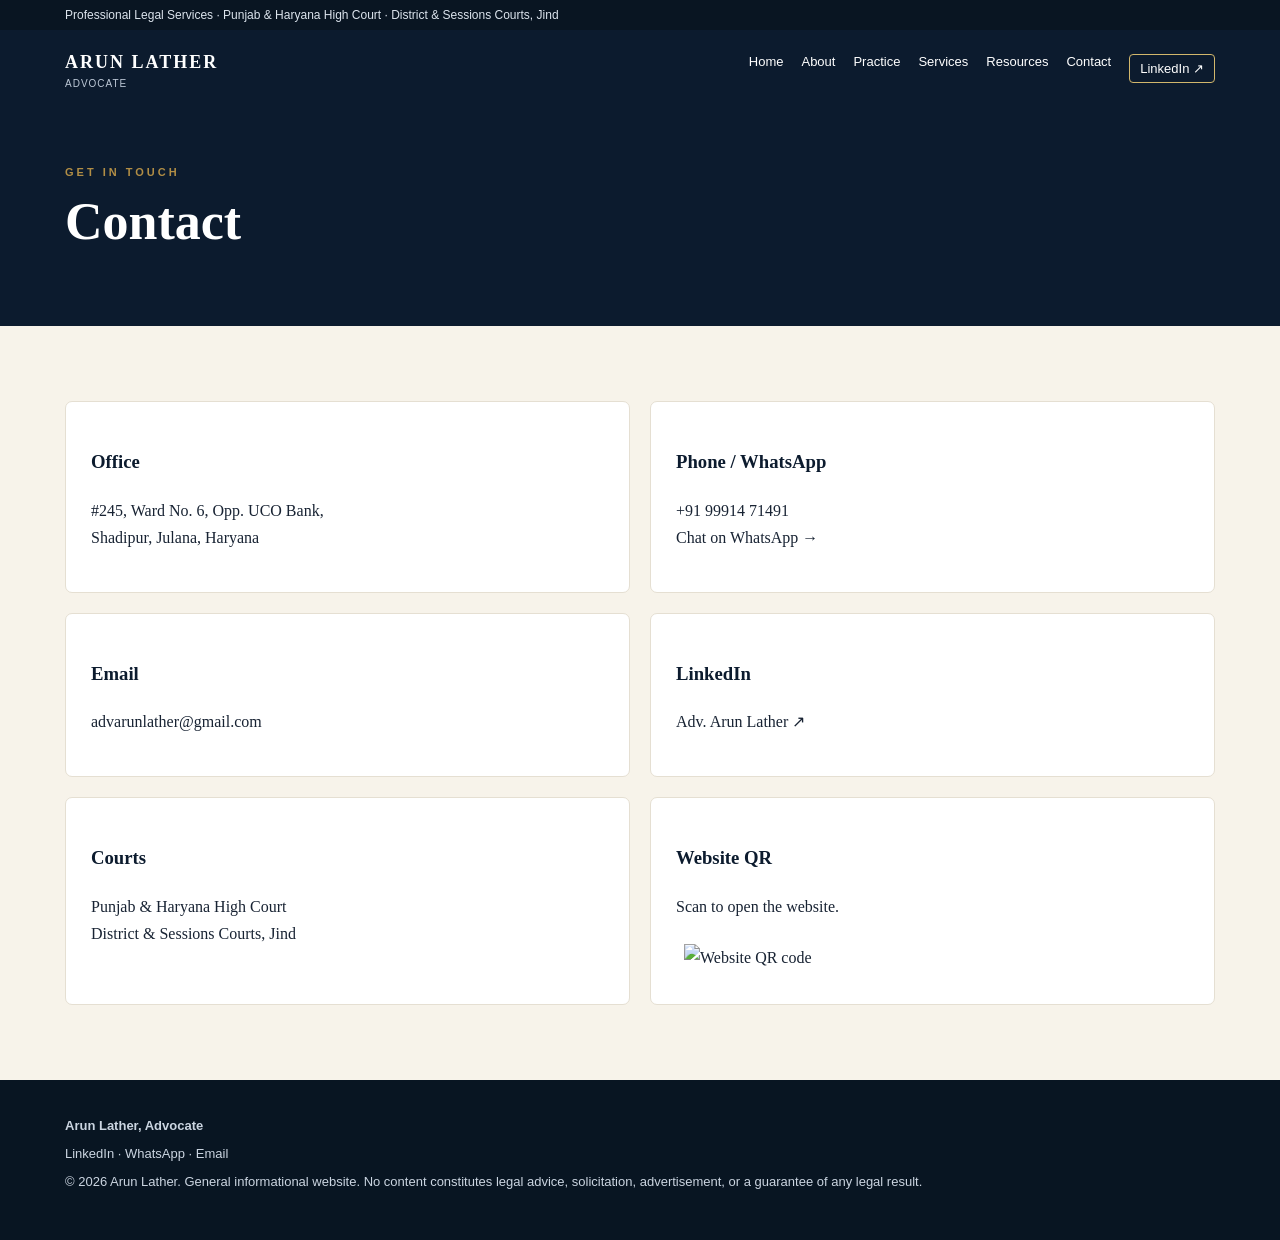
==== contact.html @ 9c48147c "Add files via upload" ====
<!doctype html><html><head><meta charset="utf-8"><meta name="viewport" content="width=device-width,initial-scale=1"><title>Contact | Advocate Arun Lather</title><link rel="stylesheet" href="style.css"></head><body><div class="top"><div class="wrap">Professional Legal Services · Punjab & Haryana High Court · District & Sessions Courts, Jind</div></div><header class="nav"><div class="wrap navin"><a class="brand" href="index.html">ARUN LATHER<small>ADVOCATE</small></a><nav class="links"><a href="index.html">Home</a><a href="about.html">About</a><a href="practice-areas.html">Practice</a><a href="services.html">Services</a><a href="articles.html">Resources</a><a href="contact.html">Contact</a><a class="li" href="https://www.linkedin.com/in/adv-arun-lather-927b9424a/" target="_blank">LinkedIn ↗</a></nav></div></header><main><section class="page"><div class="wrap"><div class="kicker">Get in Touch</div><h1>Contact</h1></div></section><section class="section"><div class="wrap"><div class="contact"><div class="card"><h3>Office</h3><p>#245, Ward No. 6, Opp. UCO Bank,<br>Shadipur, Julana, Haryana</p></div><div class="card"><h3>Phone / WhatsApp</h3><p><a href="tel:+919991471491">+91 99914 71491</a><br><a href="https://wa.me/919991471491" target="_blank">Chat on WhatsApp →</a></p></div><div class="card"><h3>Email</h3><p><a href="mailto:advarunlather@gmail.com">advarunlather@gmail.com</a></p></div><div class="card"><h3>LinkedIn</h3><p><a href="https://www.linkedin.com/in/adv-arun-lather-927b9424a/" target="_blank">Adv. Arun Lather ↗</a></p></div><div class="card"><h3>Courts</h3><p>Punjab & Haryana High Court<br>District & Sessions Courts, Jind</p></div><div class="card"><h3>Website QR</h3><p>Scan to open the website.</p><img class="qr" src="assets/website-qr.png" alt="Website QR code"></div></div></div></section></main><footer class="footer"><div class="wrap"><b>Arun Lather, Advocate</b><p><a href="https://www.linkedin.com/in/adv-arun-lather-927b9424a/" target="_blank">LinkedIn</a> · <a href="https://wa.me/919991471491" target="_blank">WhatsApp</a> · <a href="mailto:advarunlather@gmail.com">Email</a></p><p>© 2026 Arun Lather. General informational website. No content constitutes legal advice, solicitation, advertisement, or a guarantee of any legal result.</p></div></footer></body></html>
---- style.css ----
*{box-sizing:border-box}body{margin:0;background:#f7f3ea;color:#182333;font-family:Georgia,serif;line-height:1.7}a{text-decoration:none;color:inherit}.wrap{width:92%;max-width:1150px;margin:auto}.top{background:#091522;color:#dce4ed;padding:8px 0;font:12px Arial}.nav{background:#0c1b2e;color:#fff;position:sticky;top:0;z-index:10}.navin{min-height:76px;display:flex;align-items:center;justify-content:space-between;gap:20px}.brand{font-weight:bold;letter-spacing:2px;font-size:18px}.brand small{display:block;font:10px Arial;letter-spacing:1px;color:#bdc8d6}.links{display:flex;gap:18px;flex-wrap:wrap;font:13px Arial}.links a:hover{color:#dfc276}.li{border:1px solid #d2b76c;padding:6px 10px;border-radius:4px}.hero{background:linear-gradient(120deg,#0c1b2e,#183957);color:white;padding:90px 0}.hero h1{font-size:clamp(50px,7vw,88px);line-height:1;margin:12px 0}.hero h2{font-weight:400}.hero p{max-width:680px;color:#d0dae6;font-size:17px}.btn{display:inline-block;padding:11px 17px;margin:8px 8px 0 0;border-radius:4px;font:700 13px Arial}.gold{background:#c3a15a;color:#142238}.outline{border:1px solid white;color:white}.section{padding:75px 0}.white{background:#fff}.head{text-align:center;max-width:720px;margin:0 auto 35px}.head h2{font-size:36px;color:#0c1b2e;margin:5px}.kicker{color:#b28e45;text-transform:uppercase;letter-spacing:3px;font:700 11px Arial}.grid{display:grid;grid-template-columns:repeat(3,1fr);gap:20px}.card{background:#fff;border:1px solid #e5dfd2;border-radius:7px;padding:25px}.card h3{color:#0c1b2e}.page{background:#0c1b2e;color:#fff;padding:60px 0}.page h1{font-size:52px;margin:0}.contact{display:grid;grid-template-columns:1fr 1fr;gap:20px}.footer{background:#081522;color:#cbd5e1;padding:38px 0;font:13px Arial}.footer a:hover{color:#dfc276}.qr{width:160px;border:8px solid white}@media(max-width:800px){.navin{align-items:flex-start;flex-direction:column;padding:14px 0}.grid,.contact{grid-template-columns:1fr}.hero{padding:60px 0}.links{gap:11px}}
.profile-photo{width:100%;aspect-ratio:1/1;object-fit:cover;display:block;border:1px solid #d6dbe1}
.photo-frame{background:#fff;padding:10px;box-shadow:0 20px 50px #0004;border-radius:8px}
.photo-caption{font:13px Arial,sans-serif;color:#697586;margin:14px 0 0}
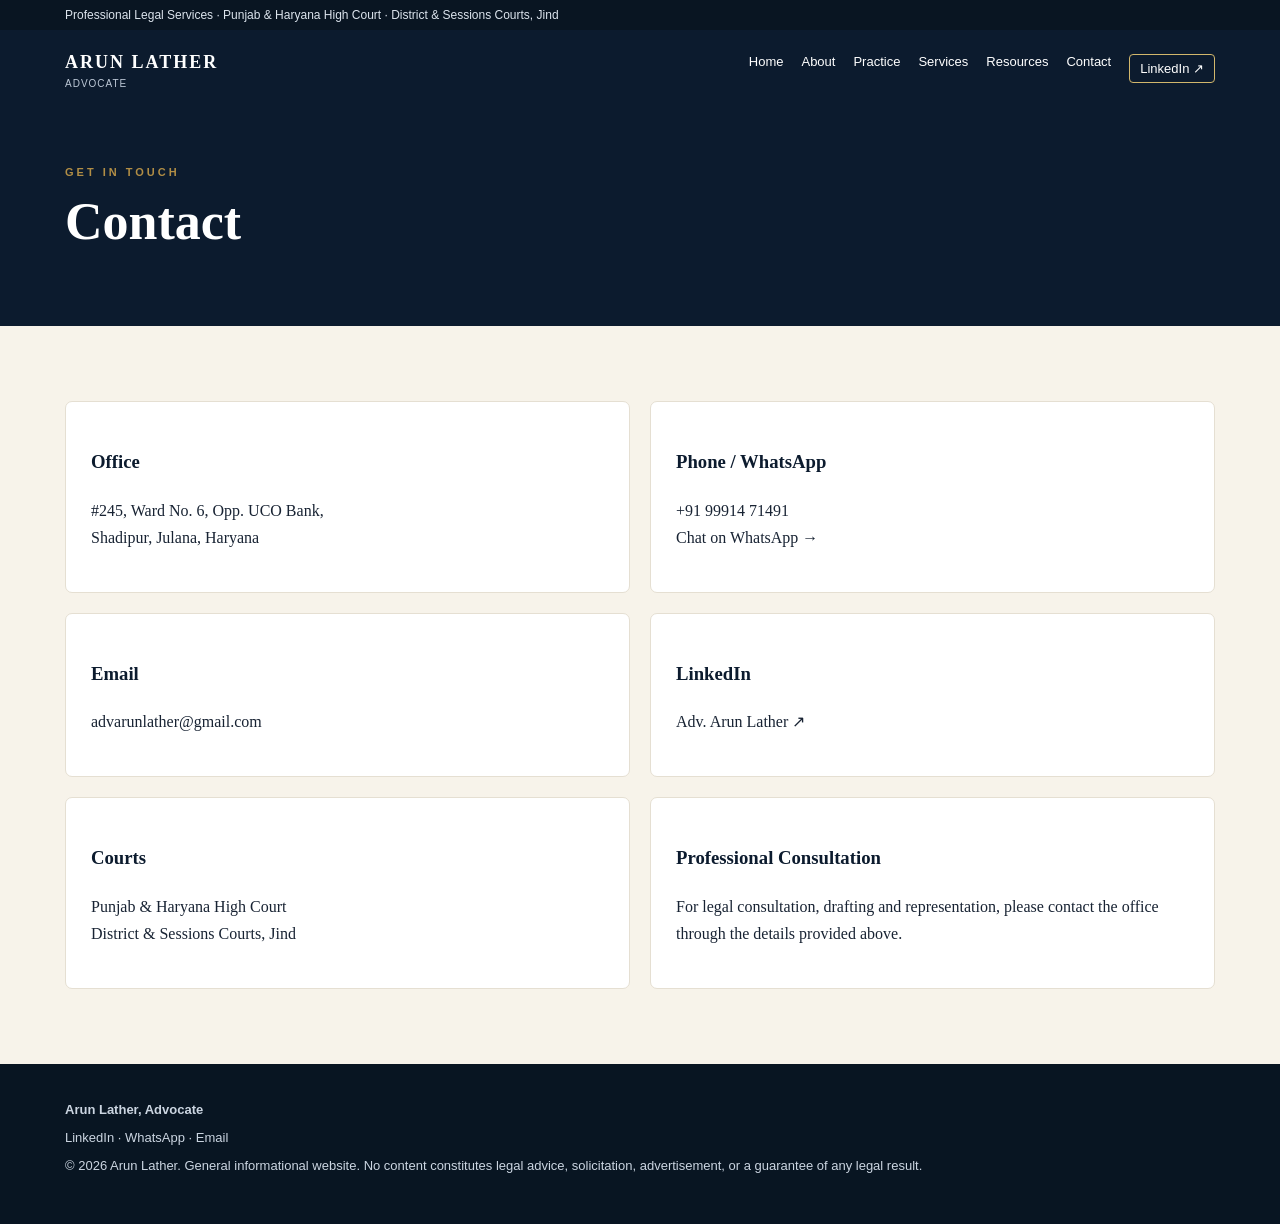
==== commit 8c9350e7: "Remove QR Code and update contact page" ====
--- a/contact.html
+++ b/contact.html
@@ -1 +1,126 @@
-<!doctype html><html><head><meta charset="utf-8"><meta name="viewport" content="width=device-width,initial-scale=1"><title>Contact | Advocate Arun Lather</title><link rel="stylesheet" href="style.css"></head><body><div class="top"><div class="wrap">Professional Legal Services · Punjab & Haryana High Court · District & Sessions Courts, Jind</div></div><header class="nav"><div class="wrap navin"><a class="brand" href="index.html">ARUN LATHER<small>ADVOCATE</small></a><nav class="links"><a href="index.html">Home</a><a href="about.html">About</a><a href="practice-areas.html">Practice</a><a href="services.html">Services</a><a href="articles.html">Resources</a><a href="contact.html">Contact</a><a class="li" href="https://www.linkedin.com/in/adv-arun-lather-927b9424a/" target="_blank">LinkedIn ↗</a></nav></div></header><main><section class="page"><div class="wrap"><div class="kicker">Get in Touch</div><h1>Contact</h1></div></section><section class="section"><div class="wrap"><div class="contact"><div class="card"><h3>Office</h3><p>#245, Ward No. 6, Opp. UCO Bank,<br>Shadipur, Julana, Haryana</p></div><div class="card"><h3>Phone / WhatsApp</h3><p><a href="tel:+919991471491">+91 99914 71491</a><br><a href="https://wa.me/919991471491" target="_blank">Chat on WhatsApp →</a></p></div><div class="card"><h3>Email</h3><p><a href="mailto:advarunlather@gmail.com">advarunlather@gmail.com</a></p></div><div class="card"><h3>LinkedIn</h3><p><a href="https://www.linkedin.com/in/adv-arun-lather-927b9424a/" target="_blank">Adv. Arun Lather ↗</a></p></div><div class="card"><h3>Courts</h3><p>Punjab & Haryana High Court<br>District & Sessions Courts, Jind</p></div><div class="card"><h3>Website QR</h3><p>Scan to open the website.</p><img class="qr" src="assets/website-qr.png" alt="Website QR code"></div></div></div></section></main><footer class="footer"><div class="wrap"><b>Arun Lather, Advocate</b><p><a href="https://www.linkedin.com/in/adv-arun-lather-927b9424a/" target="_blank">LinkedIn</a> · <a href="https://wa.me/919991471491" target="_blank">WhatsApp</a> · <a href="mailto:advarunlather@gmail.com">Email</a></p><p>© 2026 Arun Lather. General informational website. No content constitutes legal advice, solicitation, advertisement, or a guarantee of any legal result.</p></div></footer></body></html>+<!doctype html>
+<html>
+<head>
+<meta charset="utf-8">
+<meta name="viewport" content="width=device-width,initial-scale=1">
+<title>Contact | Advocate Arun Lather</title>
+<link rel="stylesheet" href="style.css">
+</head>
+
+<body>
+
+<div class="top">
+<div class="wrap">
+Professional Legal Services · Punjab & Haryana High Court · District & Sessions Courts, Jind
+</div>
+</div>
+
+<header class="nav">
+<div class="wrap navin">
+
+<a class="brand" href="index.html">
+ARUN LATHER
+<small>ADVOCATE</small>
+</a>
+
+<nav class="links">
+<a href="index.html">Home</a>
+<a href="about.html">About</a>
+<a href="practice-areas.html">Practice</a>
+<a href="services.html">Services</a>
+<a href="articles.html">Resources</a>
+<a href="contact.html">Contact</a>
+<a class="li" href="https://www.linkedin.com/in/adv-arun-lather-927b9424a/" target="_blank">LinkedIn ↗</a>
+</nav>
+
+</div>
+</header>
+
+<main>
+
+<section class="page">
+<div class="wrap">
+<div class="kicker">Get in Touch</div>
+<h1>Contact</h1>
+</div>
+</section>
+
+<section class="section">
+<div class="wrap">
+
+<div class="contact">
+
+<div class="card">
+<h3>Office</h3>
+<p>
+#245, Ward No. 6, Opp. UCO Bank,<br>
+Shadipur, Julana, Haryana
+</p>
+</div>
+
+<div class="card">
+<h3>Phone / WhatsApp</h3>
+<p>
+<a href="tel:+919991471491">+91 99914 71491</a><br>
+<a href="https://wa.me/919991471491" target="_blank">Chat on WhatsApp →</a>
+</p>
+</div>
+
+<div class="card">
+<h3>Email</h3>
+<p>
+<a href="mailto:advarunlather@gmail.com">advarunlather@gmail.com</a>
+</p>
+</div>
+
+<div class="card">
+<h3>LinkedIn</h3>
+<p>
+<a href="https://www.linkedin.com/in/adv-arun-lather-927b9424a/" target="_blank">
+Adv. Arun Lather ↗
+</a>
+</p>
+</div>
+
+<div class="card">
+<h3>Courts</h3>
+<p>
+Punjab & Haryana High Court<br>
+District & Sessions Courts, Jind
+</p>
+</div>
+
+<div class="card">
+<h3>Professional Consultation</h3>
+<p>
+For legal consultation, drafting and representation, please contact the office through the details provided above.
+</p>
+</div>
+
+</div>
+</div>
+</section>
+
+</main>
+
+<footer class="footer">
+<div class="wrap">
+<b>Arun Lather, Advocate</b>
+
+<p>
+<a href="https://www.linkedin.com/in/adv-arun-lather-927b9424a/" target="_blank">LinkedIn</a>
+·
+<a href="https://wa.me/919991471491" target="_blank">WhatsApp</a>
+·
+<a href="mailto:advarunlather@gmail.com">Email</a>
+</p>
+
+<p>
+© 2026 Arun Lather. General informational website. No content constitutes legal advice, solicitation, advertisement, or a guarantee of any legal result.
+</p>
+
+</div>
+</footer>
+
+</body>
+</html>
